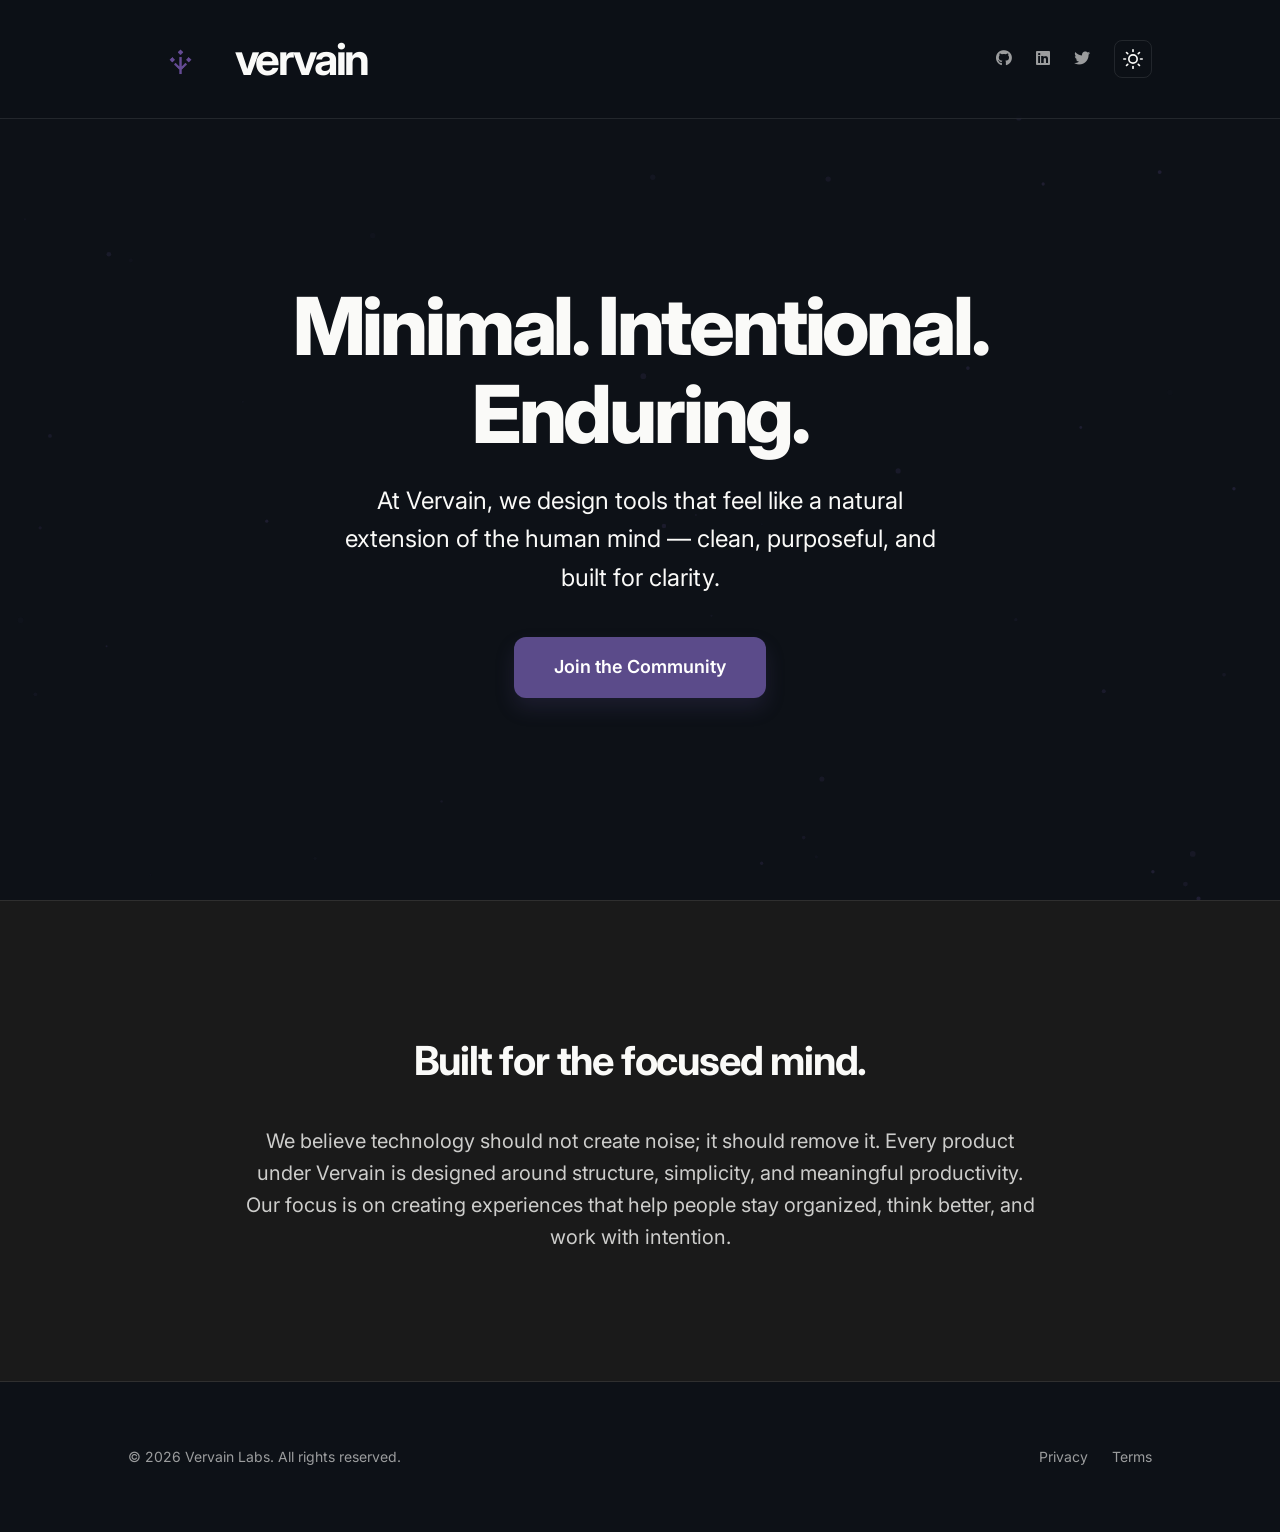
==== index.html @ e75a4109 "updated twitter link" ====
<!DOCTYPE html>
<html lang="en" data-theme="dark">
<head>
  <meta charset="UTF-8">
  <meta name="viewport" content="width=device-width, initial-scale=1.0">
  <title>Vervain — Minimal. Intentional. Enduring.</title>
  <meta name="description" content="Productivity and personal knowledge software built to help you think clearly, remember everything, and protect your focus.">
  
  <!-- Fonts -->
  <link rel="preconnect" href="https://fonts.googleapis.com">
  <link rel="preconnect" href="https://fonts.gstatic.com" crossorigin>
  <link href="https://fonts.googleapis.com/css2?family=Inter:wght@400;500;600;700;800&display=swap" rel="stylesheet">
  
  <!-- Icons (Lucide/Simple Icons style) -->
  <link rel="stylesheet" href="https://cdnjs.cloudflare.com/ajax/libs/font-awesome/6.4.0/css/all.min.css">
  
  <link rel="stylesheet" href="style.css">
  <link rel="icon" href="assets/favicon.png" type="image/png">
  <link rel="apple-touch-icon" href="assets/favicon.png">
</head>
<body>
  <canvas id="bg-canvas"></canvas>

  <nav>
    <div class="logo">
      <img src="assets/logo_symbol.png" alt="Vervain Logo">
      <span>vervain</span>
    </div>
    
    <div class="nav-actions">
      <div class="social-links">
        <a href="https://github.com/VervainLabs" target="_blank" aria-label="GitHub"><i class="fa-brands fa-github"></i></a>
        <a href="https://linkedin.com/company/vervain-labs" target="_blank" aria-label="LinkedIn"><i class="fa-brands fa-linkedin"></i></a>
        <a href="https://x.com/VervainLabs" target="_blank" aria-label="Twitter/X"><i class="fa-brands fa-twitter"></i>
          <!-- <svg xmlns="http://www.w3.org/2000/svg" width="18" height="18" viewBox="0 0 24 24" fill="currentColor"><path d="M18.901 1.153h3.68l-8.04 9.19L24 22.846h-7.406l-5.8-7.584-6.638 7.584H.474l8.6-9.83L0 1.154h7.594l5.243 6.932ZM17.61 20.644h2.039L6.486 3.24H4.298Z"/></svg> -->
        </a>
      </div>
      
      <button id="theme-toggle" aria-label="Toggle Theme">
        <!-- Icon injected by JS -->
      </button>
    </div>
  </nav>

  <main>
    <section class="hero">
      <h1>Minimal. Intentional. Enduring.</h1>
      <p>At Vervain, we design tools that feel like a natural extension of the human mind — clean, purposeful, and built for clarity.</p>
      <a href="https://discord.gg/B3cPuWsu3u" class="cta-btn">Join the Community</a>
    </section>

    <section class="about" id="about">
      <div class="about-content">
        <h2>Built for the focused mind.</h2>
        <p>We believe technology should not create noise; it should remove it. Every product under Vervain is designed around structure, simplicity, and meaningful productivity. Our focus is on creating experiences that help people stay organized, think better, and work with intention.</p>
      </div>
    </section>
  </main>

  <footer>
    <p>&copy; 2026 Vervain Labs. All rights reserved.</p>
    <div class="footer-links">
      <a href="#" style="color: var(--text); text-decoration: none; margin-left: 20px;">Privacy</a>
      <a href="#" style="color: var(--text); text-decoration: none; margin-left: 20px;">Terms</a>
    </div>
  </footer>

  <script src="script.js"></script>
</body>
</html>
---- style.css ----
:root {
  /* Colors - Light Mode */
  --primary: #5B4B8A;
  --bg: #FAFAF8;
  --text: #1A1A1A;
  --neutral: #E6E6E9;
  --border: rgba(26, 26, 26, 0.1);
  --glass-bg: rgba(250, 250, 248, 0.8);
  
  /* Transitions */
  --transition: all 0.3s cubic-bezier(0.4, 0, 0.2, 1);
}

[data-theme="dark"] {
  --bg: #0D1117;
  --text: #FAFAF8;
  --neutral: #1A1A1A;
  --border: rgba(230, 230, 233, 0.1);
  --glass-bg: rgba(13, 17, 23, 0.8);
}

* {
  margin: 0;
  padding: 0;
  box-sizing: border-box;
}

body {
  font-family: 'Inter', -apple-system, BlinkMacSystemFont, "Segoe UI", Roboto, Helvetica, Arial, sans-serif;
  background-color: var(--bg);
  color: var(--text);
  line-height: 1.6;
  overflow-x: hidden;
  transition: background-color 0.5s ease, color 0.5s ease;
}

/* Background Animation Container */
#bg-canvas {
  position: fixed;
  top: 0;
  left: 0;
  width: 100%;
  height: 100%;
  z-index: -1;
  opacity: 0.5;
}

/* Navbar */
nav {
  position: fixed;
  top: 0;
  width: 100%;
  display: flex;
  justify-content: space-between;
  align-items: center;
  padding: 1.5rem 10%;
  backdrop-filter: blur(10px);
  -webkit-backdrop-filter: blur(10px);
  background: var(--glass-bg);
  border-bottom: 1px solid var(--border);
  z-index: 1000;
}

.logo {
  display: flex;
  align-items: center;
  gap: 0.1rem;
  font-weight: 700;
  font-size: 2.75rem;
  letter-spacing: -0.05em;
  line-height: 1;
  color: var(--text);
}

.logo img {
  height: 70px;
  width: auto;
  display: block;
  transform: translateY(7px);
}

.nav-actions {
  display: flex;
  align-items: center;
  gap: 1.5rem;
}

.social-links {
  display: flex;
  gap: 1.5rem;
}

.social-links a {
  color: var(--text);
  opacity: 0.6;
  transition: var(--transition);
}

.social-links a:hover {
  opacity: 1;
  transform: translateY(-2px);
}

#theme-toggle {
  background: none;
  border: 1px solid var(--border);
  color: var(--text);
  padding: 0.5rem;
  border-radius: 8px;
  cursor: pointer;
  display: flex;
  align-items: center;
  justify-content: center;
  transition: var(--transition);
}

#theme-toggle:hover {
  background: var(--neutral);
}

/* Hero Section */
.hero {
  min-height: 100vh;
  display: flex;
  flex-direction: column;
  justify-content: center;
  align-items: center;
  text-align: center;
  padding: 0 10%;
  padding-top: 80px;
}


.hero h1 {
  font-size: clamp(3rem, 8vw, 5rem);
  font-weight: 800;
  line-height: 1.1;
  letter-spacing: -0.04em;
  margin-bottom: 1.5rem;
  max-width: 900px;
  animation: fadeInUp 1s ease;
}

.hero p {
  font-size: clamp(1.1rem, 2vw, 1.5rem);
  opacity: 0.7;
  max-width: 600px;
  margin-bottom: 2.5rem;
  animation: fadeInUp 1.2s ease;
}

.cta-btn {
  background: var(--primary);
  color: white;
  padding: 1rem 2.5rem;
  border-radius: 12px;
  text-decoration: none;
  font-weight: 600;
  font-size: 1.125rem;
  transition: var(--transition);
  box-shadow: 0 10px 20px rgba(91, 75, 138, 0.2);
  animation: fadeInUp 1.4s ease;
}

.cta-btn:hover {
  transform: translateY(-4px);
  box-shadow: 0 15px 30px rgba(91, 75, 138, 0.3);
}

/* About Section */
.about {
  padding: 8rem 10%;
  background: var(--neutral);
  border-top: 1px solid var(--border);
  border-bottom: 1px solid var(--border);
}

.about-content {
  max-width: 800px;
  margin: 0 auto;
  text-align: center;
}

.about h2 {
  font-size: 2.5rem;
  margin-bottom: 2rem;
  letter-spacing: -0.03em;
}

.about p {
  font-size: 1.25rem;
  opacity: 0.8;
}

/* Footer */
footer {
  padding: 4rem 10%;
  display: flex;
  justify-content: space-between;
  align-items: center;
  opacity: 0.6;
  font-size: 0.875rem;
}

/* Animations */
@keyframes fadeInUp {
  from { opacity: 0; transform: translateY(20px); }
  to { opacity: 1; transform: translateY(0); }
}

@keyframes fadeInDown {
  from { opacity: 0; transform: translateY(-20px); }
  to { opacity: 1; transform: translateY(0); }
}

/* Responsive */
@media (max-width: 768px) {
  nav { padding: 1rem 5%; }
  .nav-actions { gap: 0.75rem; }
  .social-links { display: none; }
  .hero h1 { font-size: 3rem; }
  footer { flex-direction: column; gap: 1rem; text-align: center; }
}
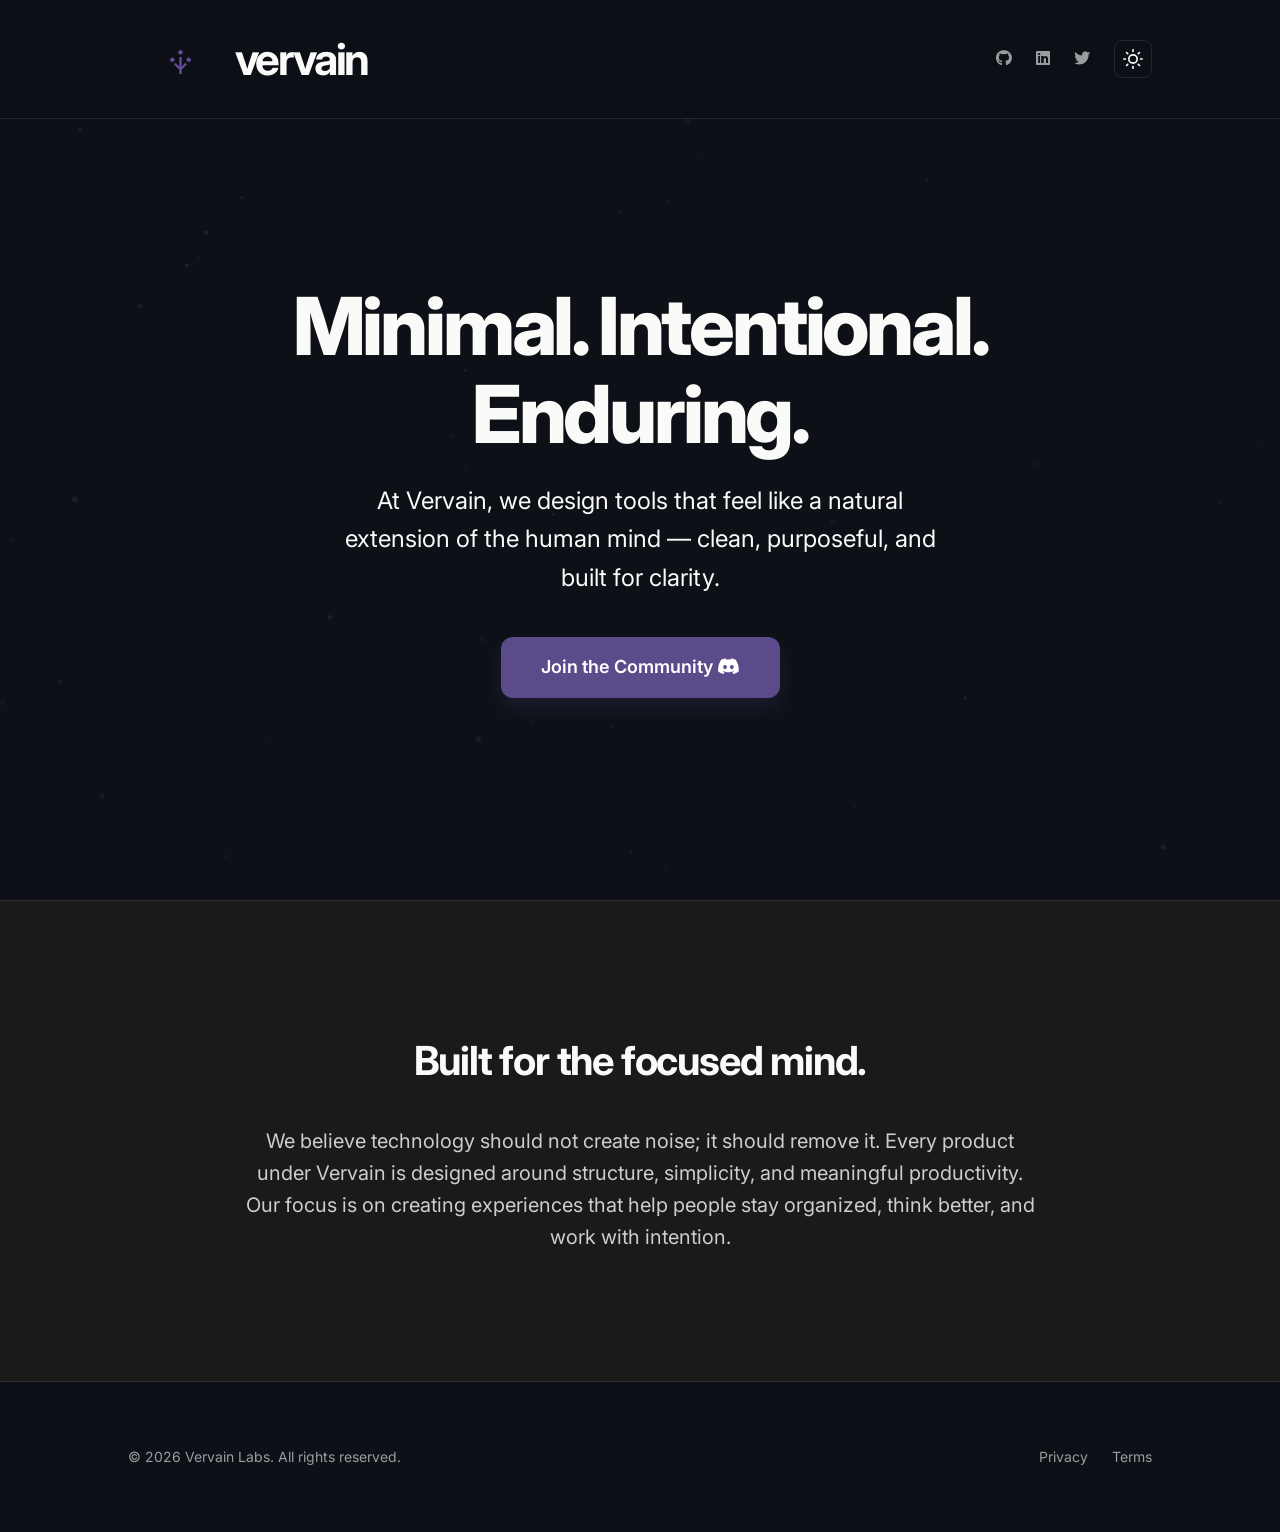
==== commit db4b57f6: "added discord icon in button" ====
--- a/index.html
+++ b/index.html
@@ -46,7 +46,7 @@
     <section class="hero">
       <h1>Minimal. Intentional. Enduring.</h1>
       <p>At Vervain, we design tools that feel like a natural extension of the human mind — clean, purposeful, and built for clarity.</p>
-      <a href="https://discord.gg/B3cPuWsu3u" class="cta-btn">Join the Community</a>
+      <a href="https://discord.gg/B3cPuWsu3u" class="cta-btn">Join the Community <i class="fa-brands fa-discord"></i></a>
     </section>
 
     <section class="about" id="about">
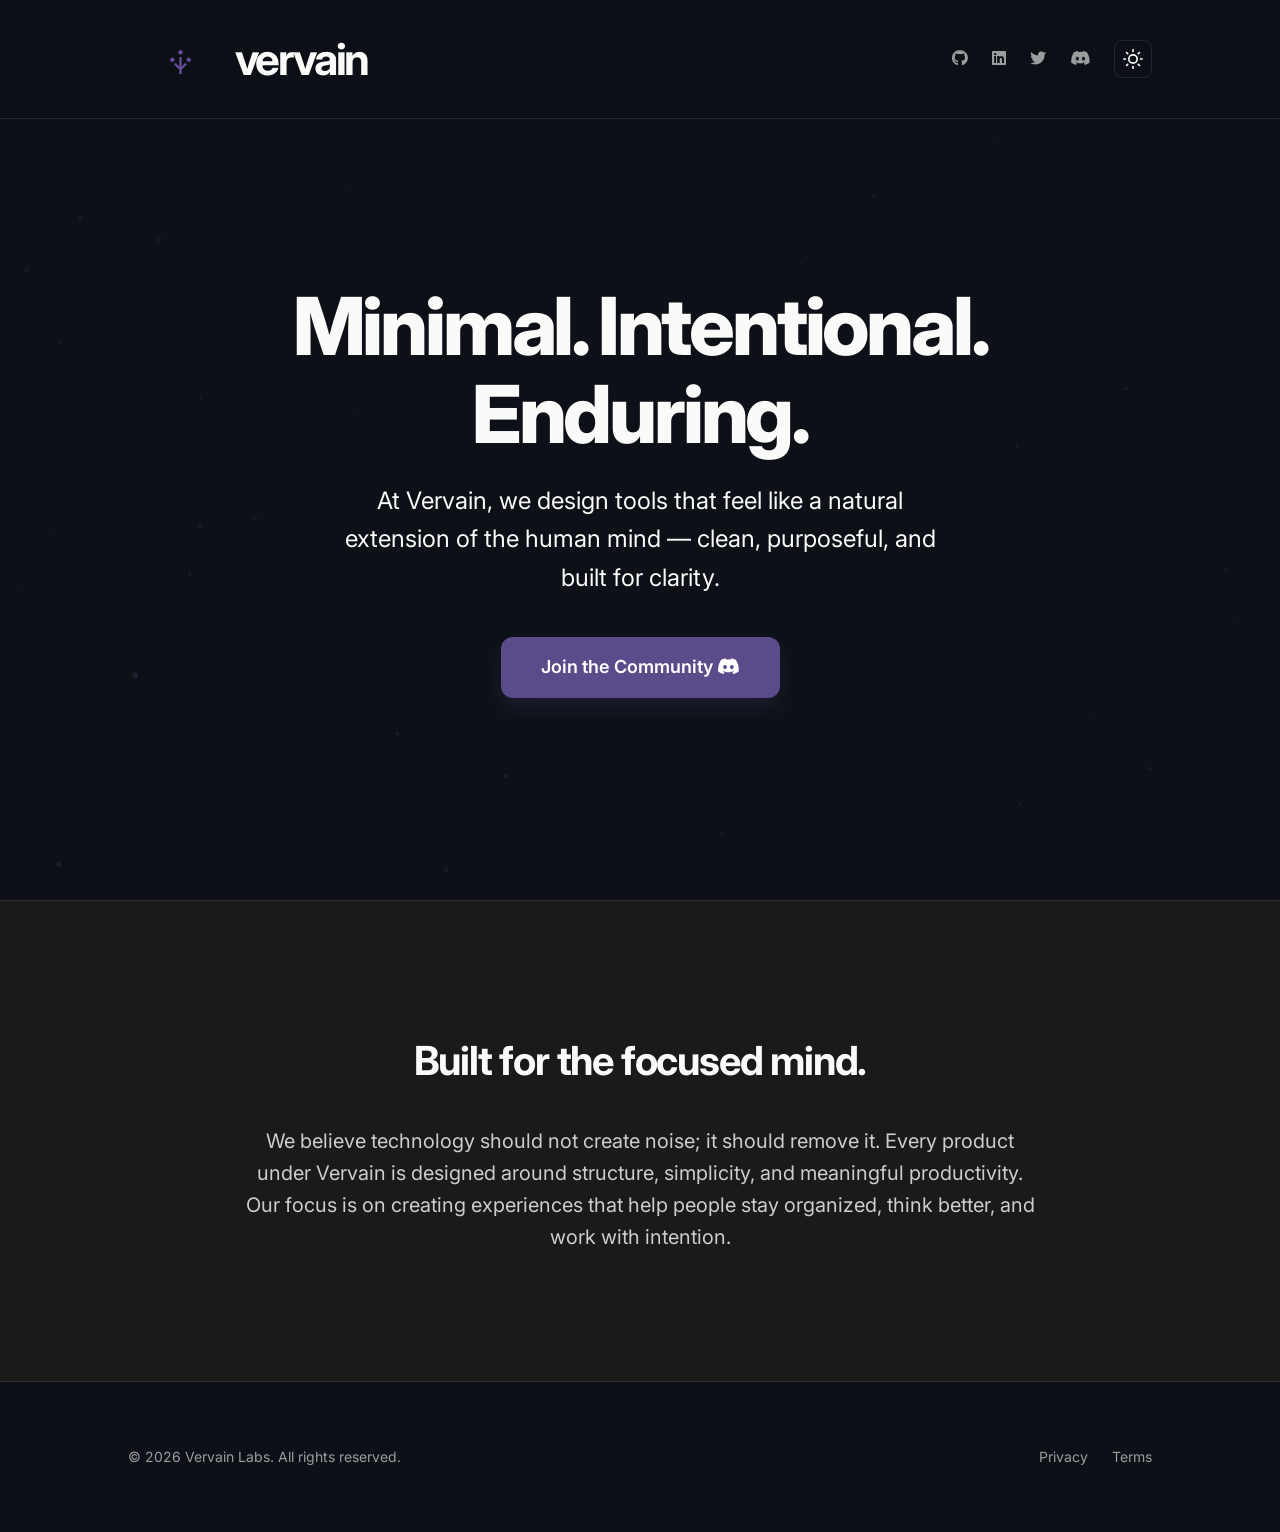
==== commit 8c6ae0f0: "added discord link to navbar" ====
--- a/index.html
+++ b/index.html
@@ -34,6 +34,7 @@
         <a href="https://x.com/VervainLabs" target="_blank" aria-label="Twitter/X"><i class="fa-brands fa-twitter"></i>
           <!-- <svg xmlns="http://www.w3.org/2000/svg" width="18" height="18" viewBox="0 0 24 24" fill="currentColor"><path d="M18.901 1.153h3.68l-8.04 9.19L24 22.846h-7.406l-5.8-7.584-6.638 7.584H.474l8.6-9.83L0 1.154h7.594l5.243 6.932ZM17.61 20.644h2.039L6.486 3.24H4.298Z"/></svg> -->
         </a>
+        <a href="https://discord.gg/B3cPuWsu3u" target="_blank" aria-label="Discord"><i class="fa-brands fa-discord"></i></a>
       </div>
       
       <button id="theme-toggle" aria-label="Toggle Theme">
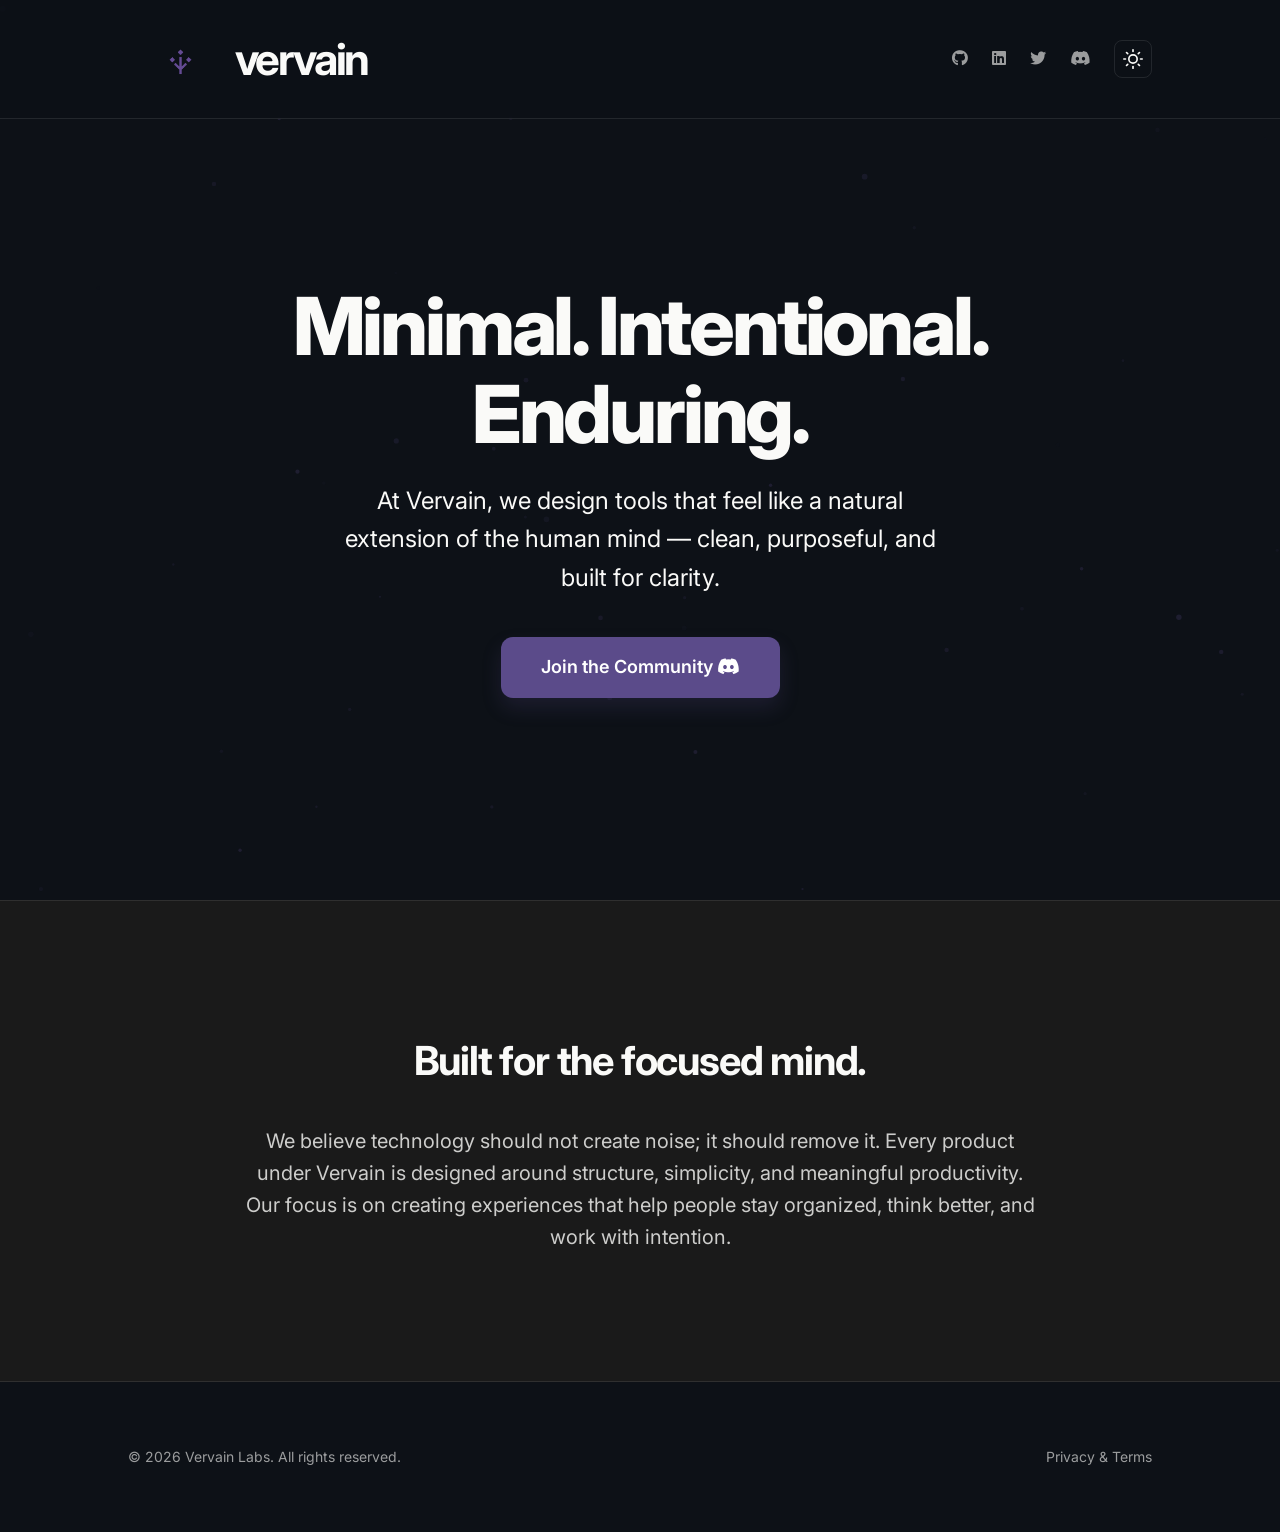
==== commit 5cd3a5f9: "added legal page" ====
--- a/index.html
+++ b/index.html
@@ -61,8 +61,8 @@
   <footer>
     <p>&copy; 2026 Vervain Labs. All rights reserved.</p>
     <div class="footer-links">
-      <a href="#" style="color: var(--text); text-decoration: none; margin-left: 20px;">Privacy</a>
-      <a href="#" style="color: var(--text); text-decoration: none; margin-left: 20px;">Terms</a>
+      <a href="legal.html" style="color: var(--text); text-decoration: none; margin-left: 20px;">Privacy & Terms</a>
+      <!-- <a href="legal.html" style="color: var(--text); text-decoration: none; margin-left: 20px;">Terms</a> -->
     </div>
   </footer>
 
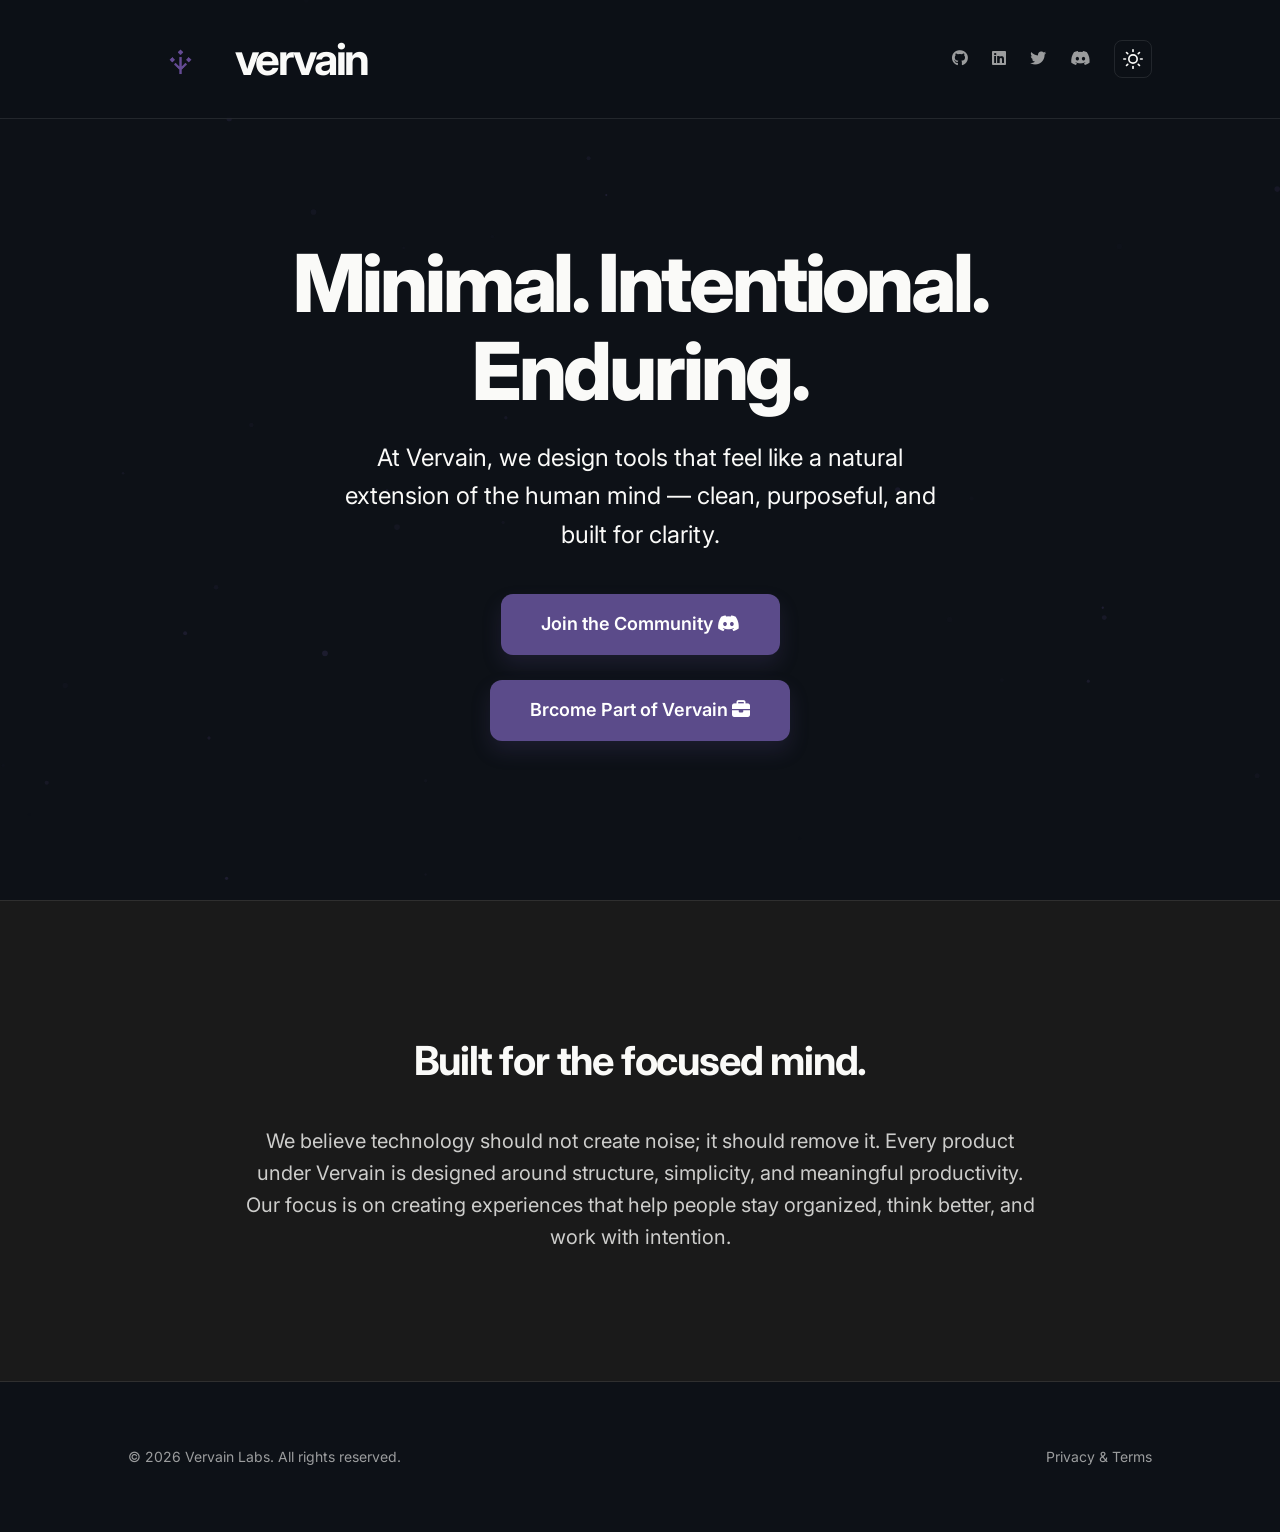
==== commit a6cd522c: "added vervain careers page" ====
--- a/index.html
+++ b/index.html
@@ -48,6 +48,8 @@
       <h1>Minimal. Intentional. Enduring.</h1>
       <p>At Vervain, we design tools that feel like a natural extension of the human mind — clean, purposeful, and built for clarity.</p>
       <a href="https://discord.gg/B3cPuWsu3u" class="cta-btn">Join the Community <i class="fa-brands fa-discord"></i></a>
+      <br />
+      <a href="job-application/index.html" target="_blank" class="cta-btn">Brcome Part of Vervain <i class="fa fa-briefcase"></i></a>
     </section>
 
     <section class="about" id="about">
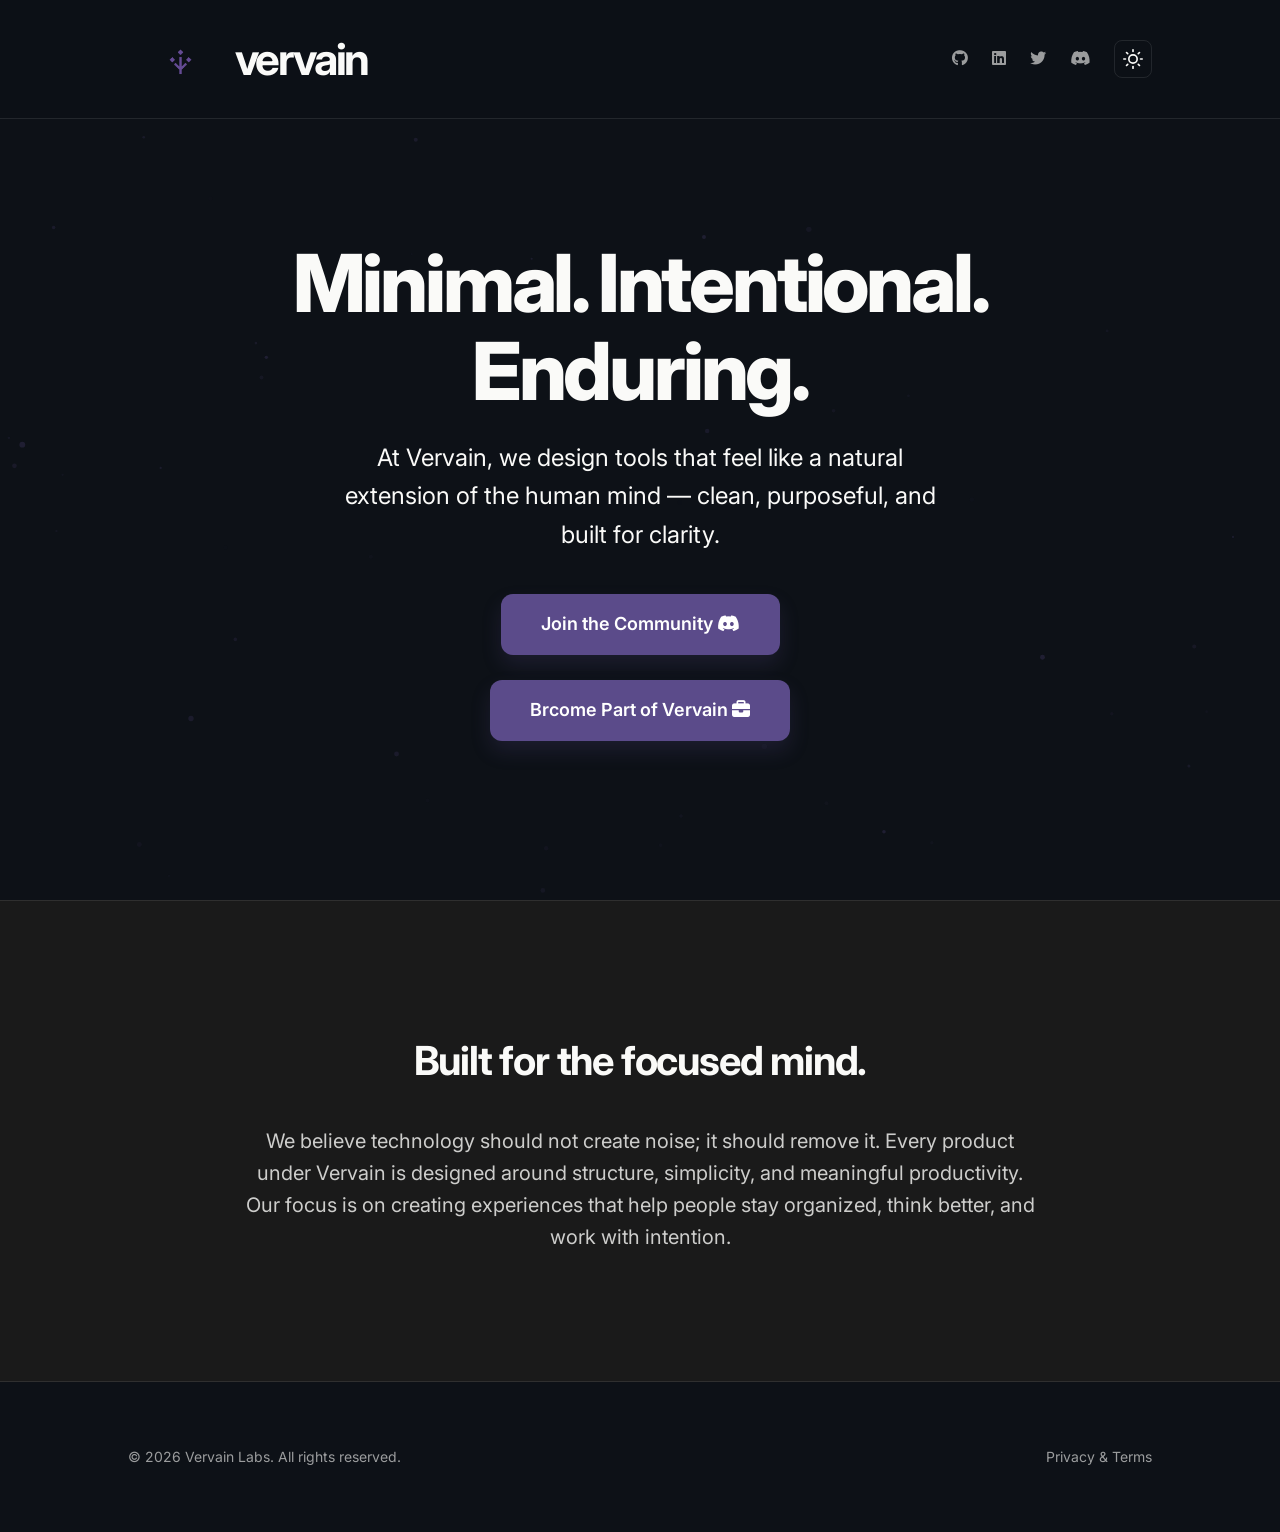
==== commit 6009c904: "updated now" ====
--- a/index.html
+++ b/index.html
@@ -49,7 +49,7 @@
       <p>At Vervain, we design tools that feel like a natural extension of the human mind — clean, purposeful, and built for clarity.</p>
       <a href="https://discord.gg/B3cPuWsu3u" class="cta-btn">Join the Community <i class="fa-brands fa-discord"></i></a>
       <br />
-      <a href="job-application/index.html" target="_blank" class="cta-btn">Brcome Part of Vervain <i class="fa fa-briefcase"></i></a>
+      <a href="careers/apply.html" target="_blank" class="cta-btn">Brcome Part of Vervain <i class="fa fa-briefcase"></i></a>
     </section>
 
     <section class="about" id="about">
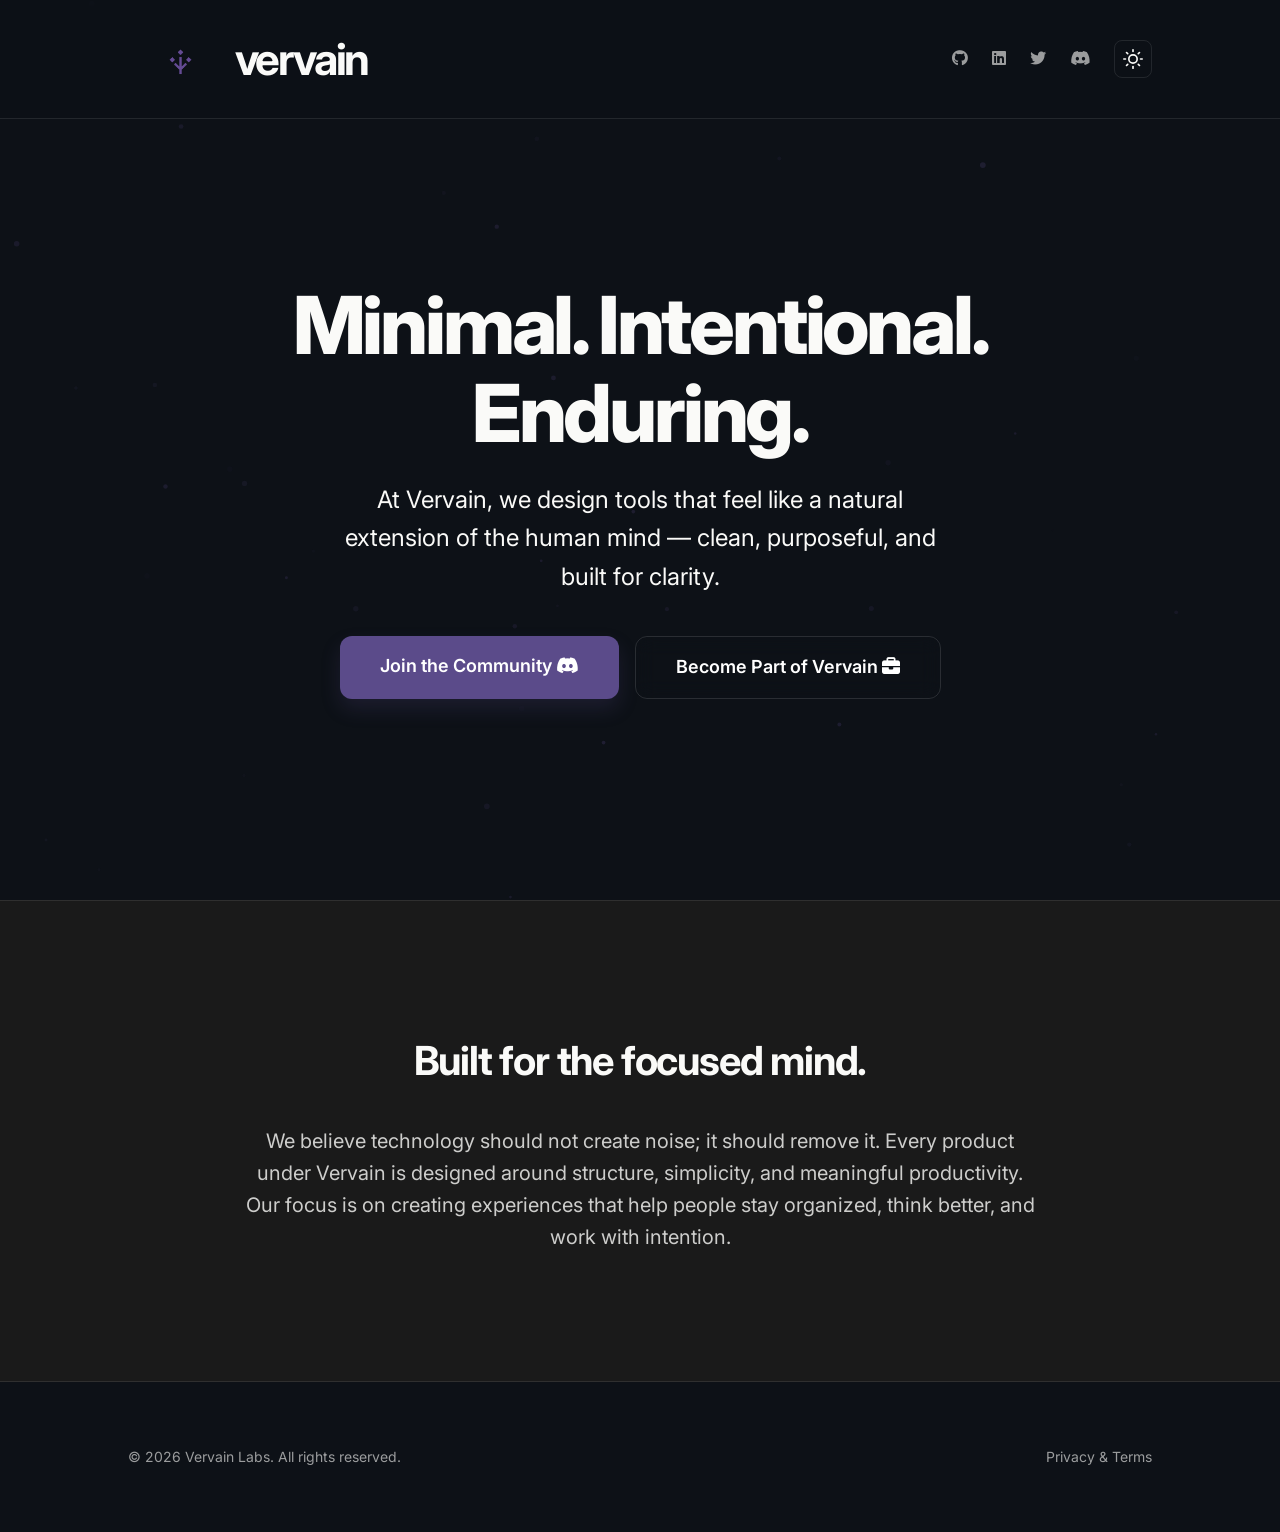
==== commit 08c66cce: "fixed buttons in main page" ====
--- a/index.html
+++ b/index.html
@@ -47,9 +47,19 @@
     <section class="hero">
       <h1>Minimal. Intentional. Enduring.</h1>
       <p>At Vervain, we design tools that feel like a natural extension of the human mind — clean, purposeful, and built for clarity.</p>
-      <a href="https://discord.gg/B3cPuWsu3u" class="cta-btn">Join the Community <i class="fa-brands fa-discord"></i></a>
-      <br />
-      <a href="careers/apply.html" target="_blank" class="cta-btn">Brcome Part of Vervain <i class="fa fa-briefcase"></i></a>
+      <div class="hero-actions">
+
+  <a href="https://discord.gg/B3cPuWsu3u" class="cta-btn">
+    Join the Community
+    <i class="fa-brands fa-discord"></i>
+  </a>
+
+  <a href="careers/apply.html" target="_blank" class="cta-btn secondary-btn">
+    Become Part of Vervain
+    <i class="fa fa-briefcase"></i>
+  </a>
+
+</div>
     </section>
 
     <section class="about" id="about">
--- a/style.css
+++ b/style.css
@@ -167,6 +167,30 @@
   box-shadow: 0 15px 30px rgba(91, 75, 138, 0.3);
 }
 
+/* Hero Buttons */
+.hero-actions {
+  display: flex;
+  gap: 1rem;
+  flex-wrap: wrap;
+  justify-content: center;
+
+  animation: fadeInUp 1.4s ease;
+}
+
+.secondary-btn {
+  background: transparent;
+  border: 1px solid rgba(255,255,255,0.12);
+
+  backdrop-filter: blur(10px);
+  -webkit-backdrop-filter: blur(10px);
+
+  box-shadow: none;
+}
+
+.secondary-btn:hover {
+  background: rgba(255,255,255,0.05);
+}
+
 /* About Section */
 .about {
   padding: 8rem 10%;
@@ -220,4 +244,12 @@
   .social-links { display: none; }
   .hero h1 { font-size: 3rem; }
   footer { flex-direction: column; gap: 1rem; text-align: center; }
-}
+  .hero-actions {
+  flex-direction: column;
+  width: 100%;
+}
+.hero-actions .cta-btn {
+  width: 100%;
+  text-align: center;
+}
+}
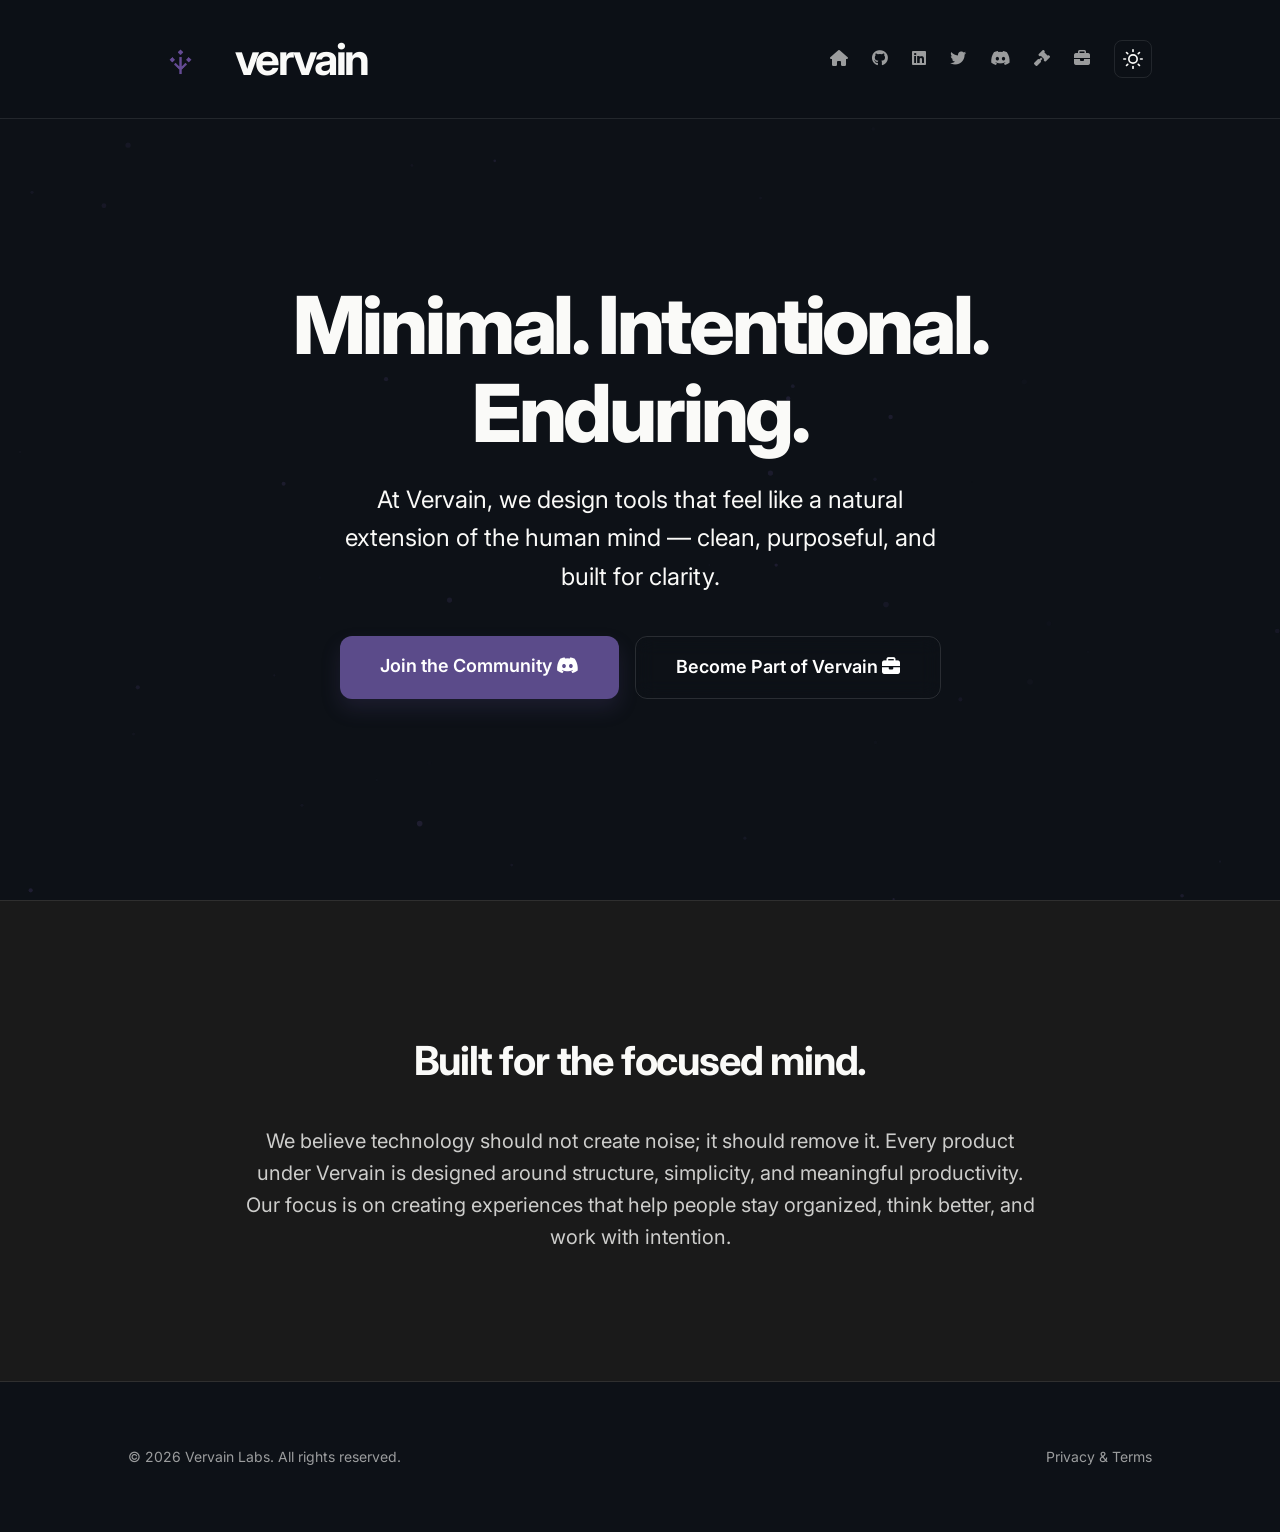
==== commit e545ef02: "updated and fixed navbars of all pages" ====
--- a/index.html
+++ b/index.html
@@ -29,12 +29,15 @@
     
     <div class="nav-actions">
       <div class="social-links">
+        <a href="https://vervain-labs.vercel.app/" style="color: var(--text); text-decoration: none;"><i class="fa fa-home"></i></a>
         <a href="https://github.com/VervainLabs" target="_blank" aria-label="GitHub"><i class="fa-brands fa-github"></i></a>
         <a href="https://linkedin.com/company/vervain-labs" target="_blank" aria-label="LinkedIn"><i class="fa-brands fa-linkedin"></i></a>
         <a href="https://x.com/VervainLabs" target="_blank" aria-label="Twitter/X"><i class="fa-brands fa-twitter"></i>
           <!-- <svg xmlns="http://www.w3.org/2000/svg" width="18" height="18" viewBox="0 0 24 24" fill="currentColor"><path d="M18.901 1.153h3.68l-8.04 9.19L24 22.846h-7.406l-5.8-7.584-6.638 7.584H.474l8.6-9.83L0 1.154h7.594l5.243 6.932ZM17.61 20.644h2.039L6.486 3.24H4.298Z"/></svg> -->
         </a>
         <a href="https://discord.gg/B3cPuWsu3u" target="_blank" aria-label="Discord"><i class="fa-brands fa-discord"></i></a>
+        <a href="legal.html" style="color: var(--text); text-decoration: none;"><i class="fa fa-legal"></i></a>
+        <a href="careers/apply.html" target="_blank"><i class="fa fa-briefcase"></i></a>
       </div>
       
       <button id="theme-toggle" aria-label="Toggle Theme">
